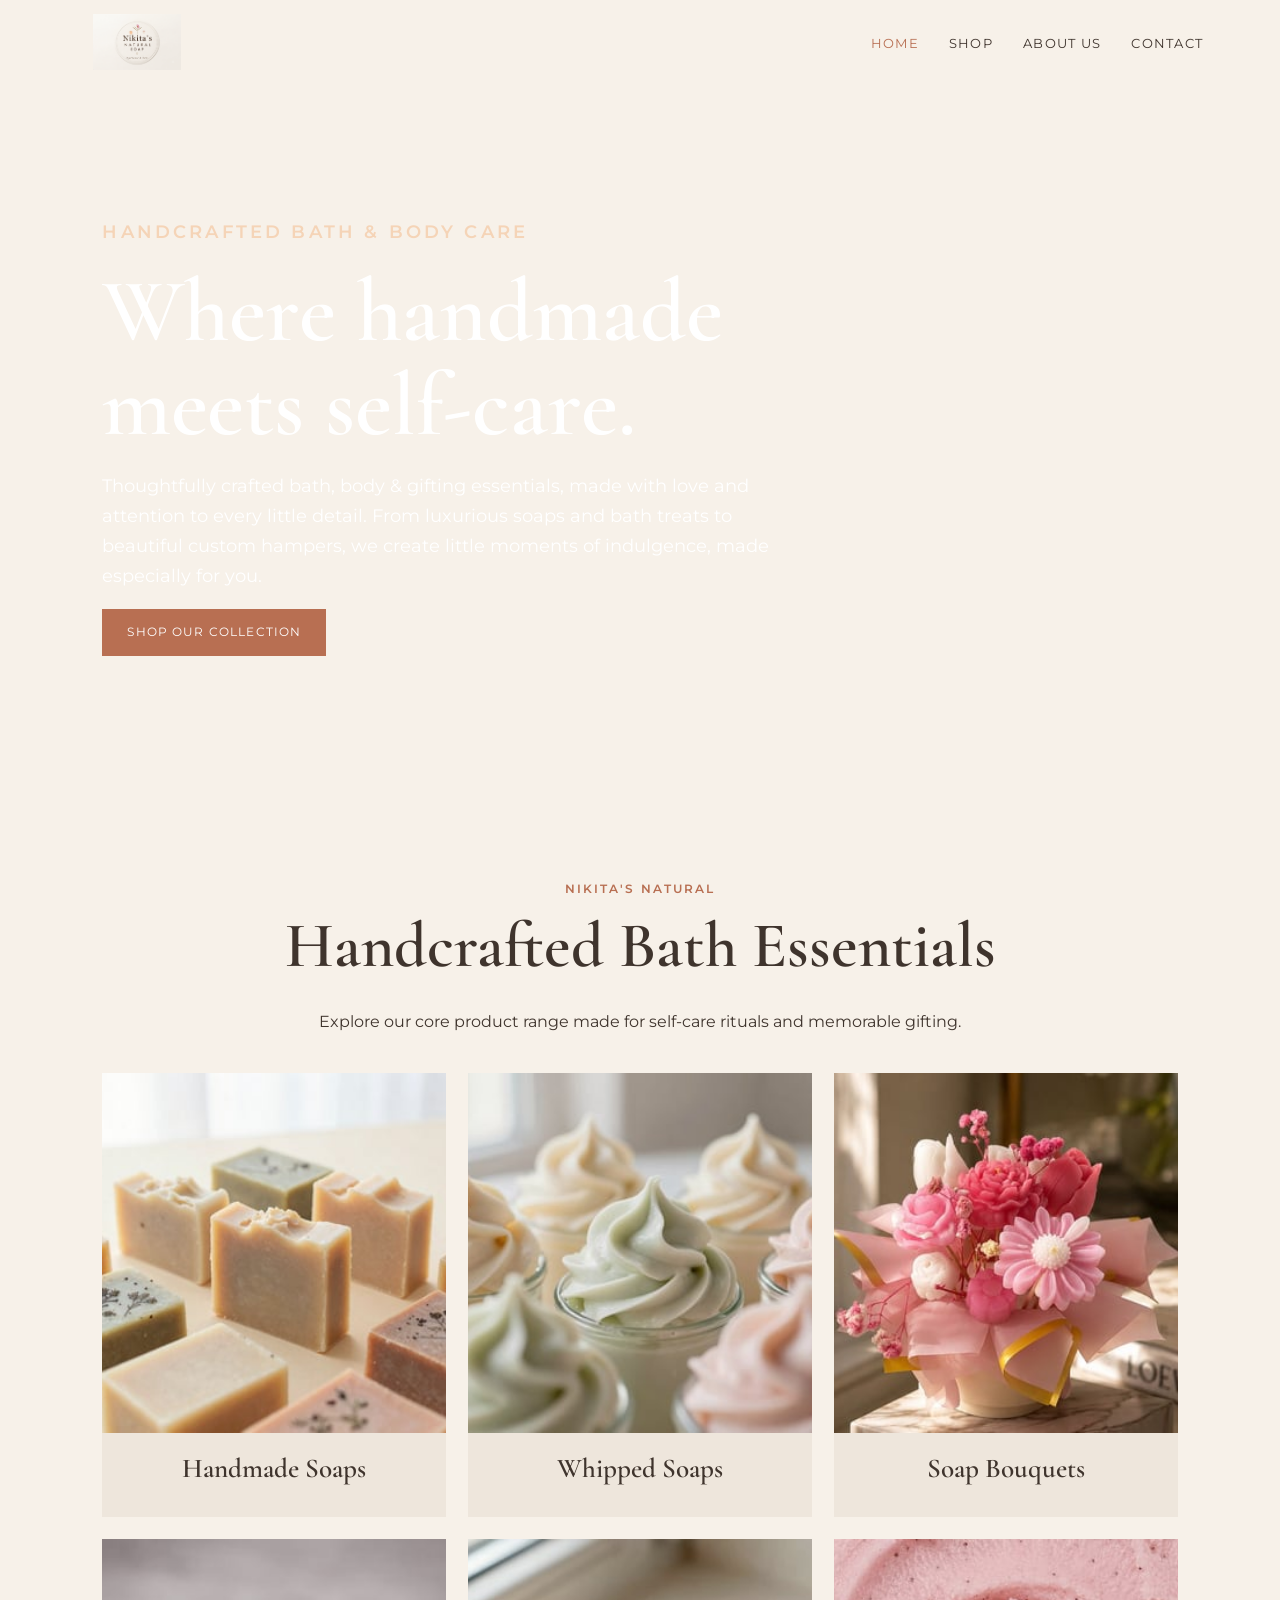
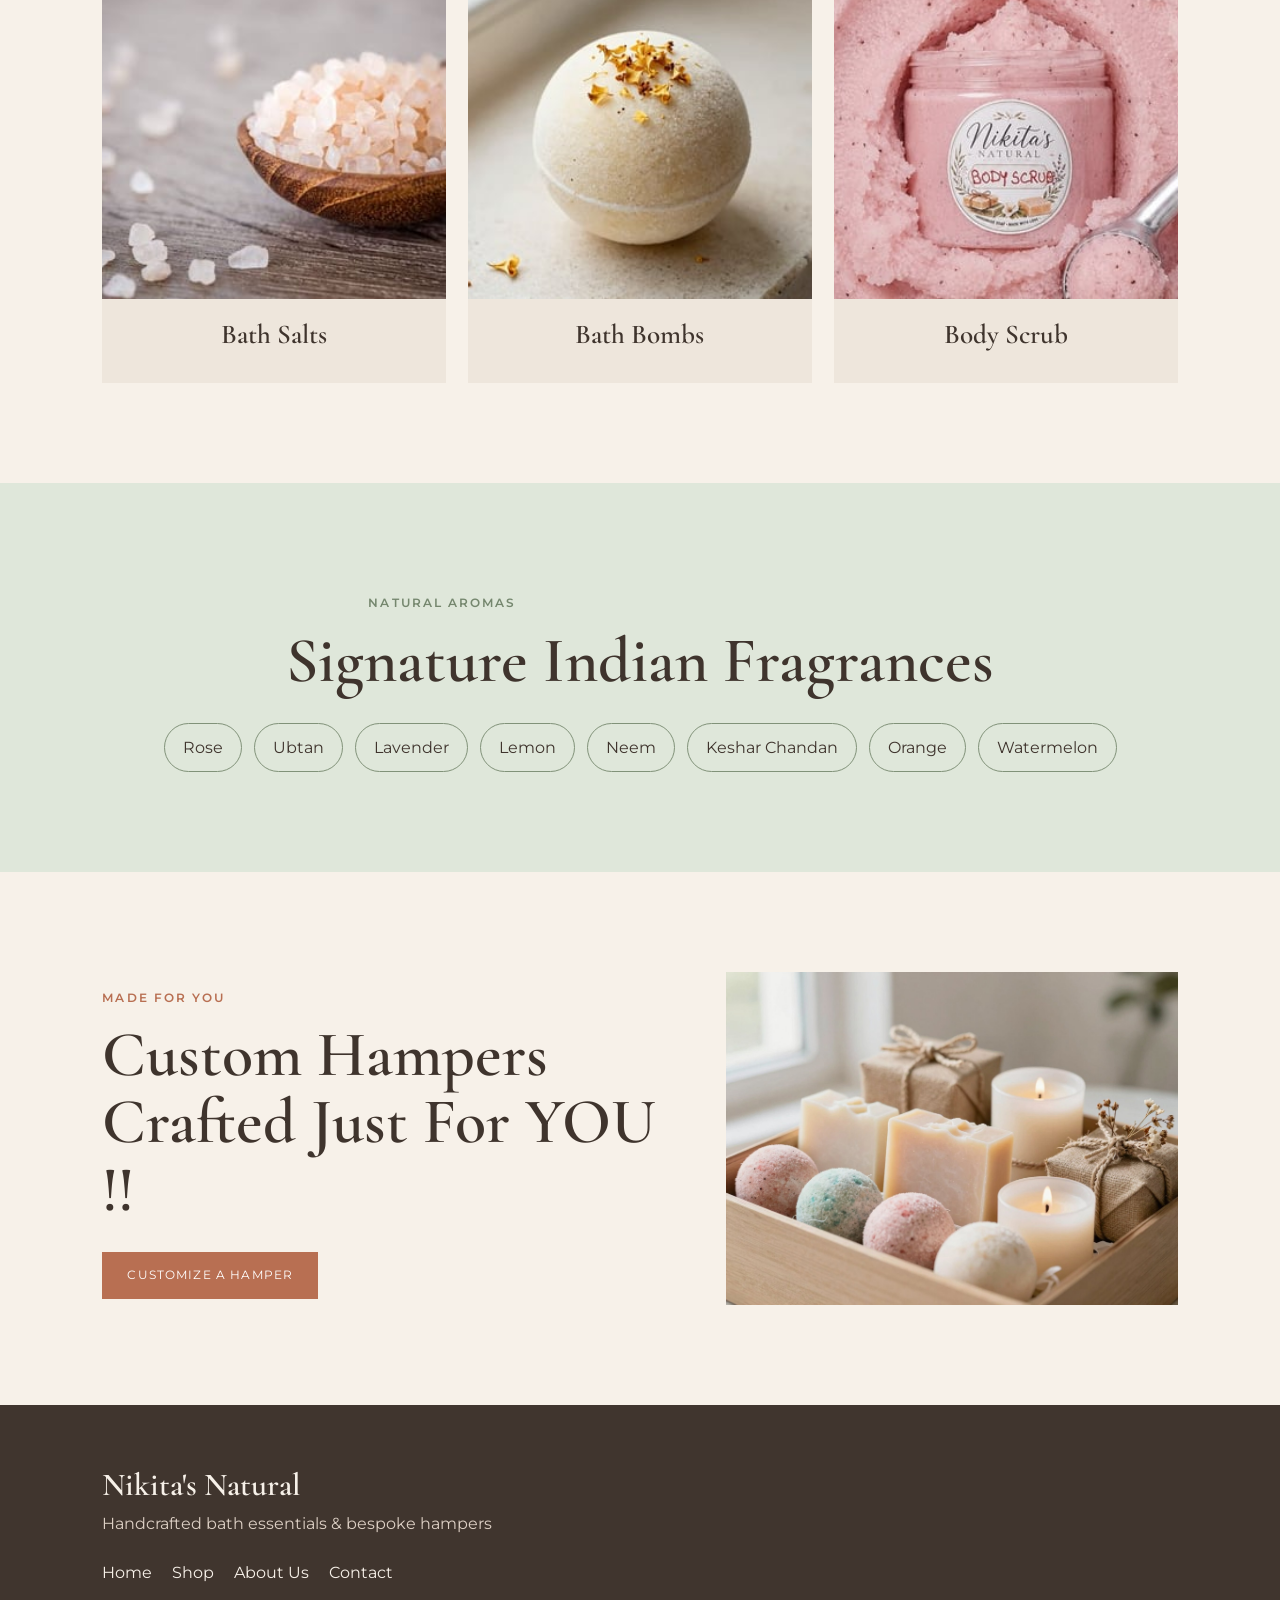
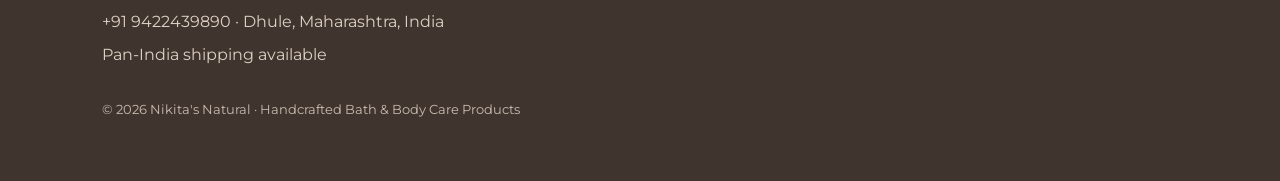
==== index.html @ 692a3de4 "Update index.html" ====
<!doctype html>
<html lang="en">

<head>
<meta charset="utf-8">
<meta name="viewport" content="width=device-width,initial-scale=1">
<title>Nikita's Natural | Handcrafted Bath & Body Care</title>
<link rel="stylesheet" href="css/styles.css">
</head>

<body>

<header class="site-header">

<a class="brand" href="index.html">
<img src="assets/logo.png" alt="Nikita's Natural">
</a>

<button class="menu-toggle" aria-label="Open menu">☰</button>

<nav class="nav">
<a class="active" href="index.html">Home</a>
<a href="shop.html">Shop</a>
<a href="about.html">About Us</a>
<a href="contact.html">Contact</a>
</nav>

</header>


<main>

<section class="hero hero-home" style="background-image: url('assets/hero.png');">

<div class="hero-content">

<p class="eyebrow">Handcrafted bath & body care</p>

<h1>Where handmade meets self-care.</h1>

<p>
Thoughtfully crafted bath, body & gifting essentials, made with love and attention to every little detail. From luxurious soaps and bath treats to beautiful custom hampers, we create little moments of indulgence, made especially for you.
</p>

<a class="button" href="shop.html">Shop Our Collection</a>

</div>

</section>


<!-- HANDCRAFTED BATH ESSENTIALS -->

<section class="intro reveal">

<p class="eyebrow">Nikita's Natural</p>

<h2>Handcrafted Bath Essentials</h2>

<p class="center-copy" style="text-align:centre;">
Explore our core product range made for self-care rituals and memorable gifting.
</p>


<div class="category-grid">


<!-- 1. Handmade Soaps -->

<article>

<img src="assets/handmade-soap.png" alt="Handmade soaps">

<h3>Handmade Soaps</h3>

</article>


<!-- 2. Whipped Soaps -->

<article>

<img src="assets/whipped-soap.png" alt="Whipped soaps">

<h3>Whipped Soaps</h3>

</article>


<!-- 3. Soap Bouquets -->

<article>

<img src="assets/soap-bouquet.jpeg" alt="Soap bouquets">

<h3>Soap Bouquets</h3>

</article>


<!-- 4. Bath Salts -->

<article>

<img src="assets/handmade-1.jpg" alt="Bath salts">

<h3>Bath Salts</h3>

</article>


<!-- 5. Bath Bombs -->

<article>

<img src="assets/handmade-2.png" alt="Bath bombs">

<h3>Bath Bombs</h3>

</article>


<!-- 6. Body Scrub -->

<article>

<img src="assets/handmade-3.jpeg" alt="Body scrub">

<h3>Body Scrub</h3>

</article>


</div>

</section>


<!-- SIGNATURE FRAGRANCES -->

<section class="fragrances reveal" style="text-align:centre;">

<p class="eyebrow" class="center-copy">Natural aromas</p>

<h2>Signature Indian Fragrances</h2>

<div class="chips">

<span>Rose</span>
<span>Ubtan</span>
<span>Lavender</span>
<span>Lemon</span>
<span>Neem</span>
<span>Keshar Chandan</span>
<span>Orange</span>
<span>Watermelon</span>

</div>

</section>


<!-- CUSTOM HAMPERS -->

<section class="cta reveal">

<div>

<p class="eyebrow">Made for you</p>

<h2>Custom Hampers Crafted Just For YOU !!</h2>

<a class="button" href="contact.html">Customize a Hamper</a>

</div>

<img src="assets/hamper.png" alt="Custom bath hamper">

</section>

</main>


<!-- FOOTER -->

<footer class="footer">

<strong>Nikita's Natural</strong>

<p>Handcrafted bath essentials & bespoke hampers</p>

<div class="footer-links">

<a href="index.html">Home</a>
<a href="shop.html">Shop</a>
<a href="about.html">About Us</a>
<a href="contact.html">Contact</a>

</div>

<p>+91 9422439890 · Dhule, Maharashtra, India</p>

<p>Pan-India shipping available</p>

<small>
© 2026 Nikita's Natural · Handcrafted Bath & Body Care Products
</small>

</footer>


<script src="js/script.js"></script>

</body>

</html>
---- css/styles.css ----
@import url('https://fonts.googleapis.com/css2?family=Cormorant+Garamond:wght@400;500;600;700&family=Montserrat:wght@400;500;600&display=swap');:root{--ink:#3f342d;--cream:#f7f1e9;--sage:#a9b8a2;--clay:#b86f52;--muted:#75685f}*{box-sizing:border-box}html{scroll-behavior:smooth}body{margin:0;background:var(--cream);color:var(--ink);font-family:Montserrat,Arial,sans-serif;line-height:1.7}h1,h2,h3,.brand{font-family:'Cormorant Garamond',Georgia,serif;line-height:1.05;font-weight:600}h1{font-size:clamp(3rem,7vw,6.5rem);margin:.2em 0}h2{font-size:clamp(2.4rem,5vw,4.5rem);margin:.2em 0 .45em}h3{font-size:1.7rem;margin:.5em 0}p{max-width:680px}.site-header{height:88px;padding:16px 6%;display:flex;align-items:center;justify-content:space-between;background:rgba(247,241,233,.96);position:sticky;top:0;z-index:5}.brand img{width:120px;max-height:56px;object-fit:contain}.nav{display:flex;gap:30px}.nav a,.footer a{color:inherit;text-decoration:none}.nav a{font-size:.8rem;text-transform:uppercase;letter-spacing:.1em}.nav a:hover,.nav .active{color:var(--clay)}.menu-toggle{display:none;background:none;border:0;font-size:1.6rem;color:var(--ink)}.hero{min-height:680px;display:flex;align-items:center;padding:8%;background:linear-gradient(90deg,rgba(56,44,35,.62),rgba(56,44,35,.08)),url('../assets/hero.png') center/cover}.hero-content{color:#fff;max-width:700px}.hero-content p{font-size:1.1rem}.eyebrow{text-transform:uppercase;letter-spacing:.18em;font-size:.72rem;font-weight:600;color:var(--clay)}.hero .eyebrow{color:#f5d4b7}.button{display:inline-block;padding:13px 24px;background:var(--clay);color:#fff;text-decoration:none;border:1px solid var(--clay);text-transform:uppercase;letter-spacing:.1em;font-size:.72rem;transition:.25s}.button:hover{background:transparent;color:var(--clay)}.intro,.section,.fragrances,.cta,.order-cta,.about-founder,.contact-page{padding:100px 8%}.intro{text-align:center}.intro p,.center-copy{margin-left:auto;margin-right:auto}.image-grid,.category-grid,.product-grid,.craft-grid{display:grid;gap:22px}.image-grid{grid-template-columns:repeat(3,1fr);margin-top:45px}.image-grid img,.category-grid img{width:100%;height:360px;object-fit:cover}.category-grid{grid-template-columns:repeat(3,1fr);margin-top:38px}.category-grid article{background:#eee6dc;padding-bottom:20px;text-align:center}.fragrances{text-align:center;background:#dfe7da}.fragrances .eyebrow{color:#75876e}.chips{display:flex;gap:12px;justify-content:center;flex-wrap:wrap}.chips span{padding:10px 18px;border:1px solid #819279;border-radius:30px}.cta{display:flex;align-items:center;justify-content:space-between;gap:40px}.cta img{width:42%;max-height:430px;object-fit:cover}.page-heading{text-align:center;padding:100px 8% 55px;background:#e5eadf}.page-heading p{margin:0 auto}.page-heading em,.contact-page em{color:var(--clay);font-style:normal}.products-section{padding:55px 8%}.filters{display:flex;gap:12px;margin-bottom:35px;flex-wrap:wrap}.filter{border:1px solid var(--ink);background:none;padding:10px 18px;cursor:pointer}.filter.active,.filter:hover{background:var(--ink);color:#fff}.product-grid{grid-template-columns:repeat(4,1fr)}.product-card{background:#fff;padding-bottom:18px;transition:transform .25s}.product-card:hover{transform:translateY(-5px)}.product-card img{width:100%;aspect-ratio:4/5;object-fit:cover;background:#eee}.product-card h3,.product-card p{margin:10px 15px 0}.product-card h3{font-size:1.35rem}.order-cta{text-align:center;background:#e5eadf}.order-cta p{margin:0 auto 24px}.about-founder,.contact-page{display:grid;grid-template-columns:1fr 1fr;gap:8%;align-items:center}.about-founder>img{width:100%;max-height:700px;object-fit:cover}.craft{text-align:center}.craft-grid{grid-template-columns:repeat(4,1fr);margin-top:45px}.craft-grid article{border-top:1px solid var(--clay);padding-top:18px;text-align:left}.contact-page{min-height:650px}.contact-details{padding:45px;background:#e5eadf}.footer{padding:60px 8%;background:#40352e;color:#f7f1e9}.footer strong{font:600 2rem 'Cormorant Garamond',serif}.footer p{margin:6px 0;color:#ddd0c5}.footer-links{display:flex;gap:20px;margin:22px 0;flex-wrap:wrap}.footer small{display:block;margin-top:30px;color:#c9bbb0}.reveal{opacity:0;transform:translateY(18px);transition:.7s ease}.reveal.visible{opacity:1;transform:none}@media(max-width:800px){.site-header{height:72px}.menu-toggle{display:block}.nav{display:none;position:absolute;top:72px;left:0;right:0;padding:18px 6%;background:var(--cream);flex-direction:column;gap:12px}.nav.open{display:flex}.hero{min-height:600px;padding:12% 7%}.image-grid,.category-grid,.product-grid,.craft-grid,.about-founder,.contact-page{grid-template-columns:1fr}.image-grid img{height:260px}.category-grid img{height:300px}.cta{display:block}.cta img{width:100%;margin-top:30px}.product-grid{gap:14px}.product-card h3{font-size:1.1rem}.intro,.section,.fragrances,.cta,.order-cta,.about-founder,.contact-page{padding:70px 7%}}
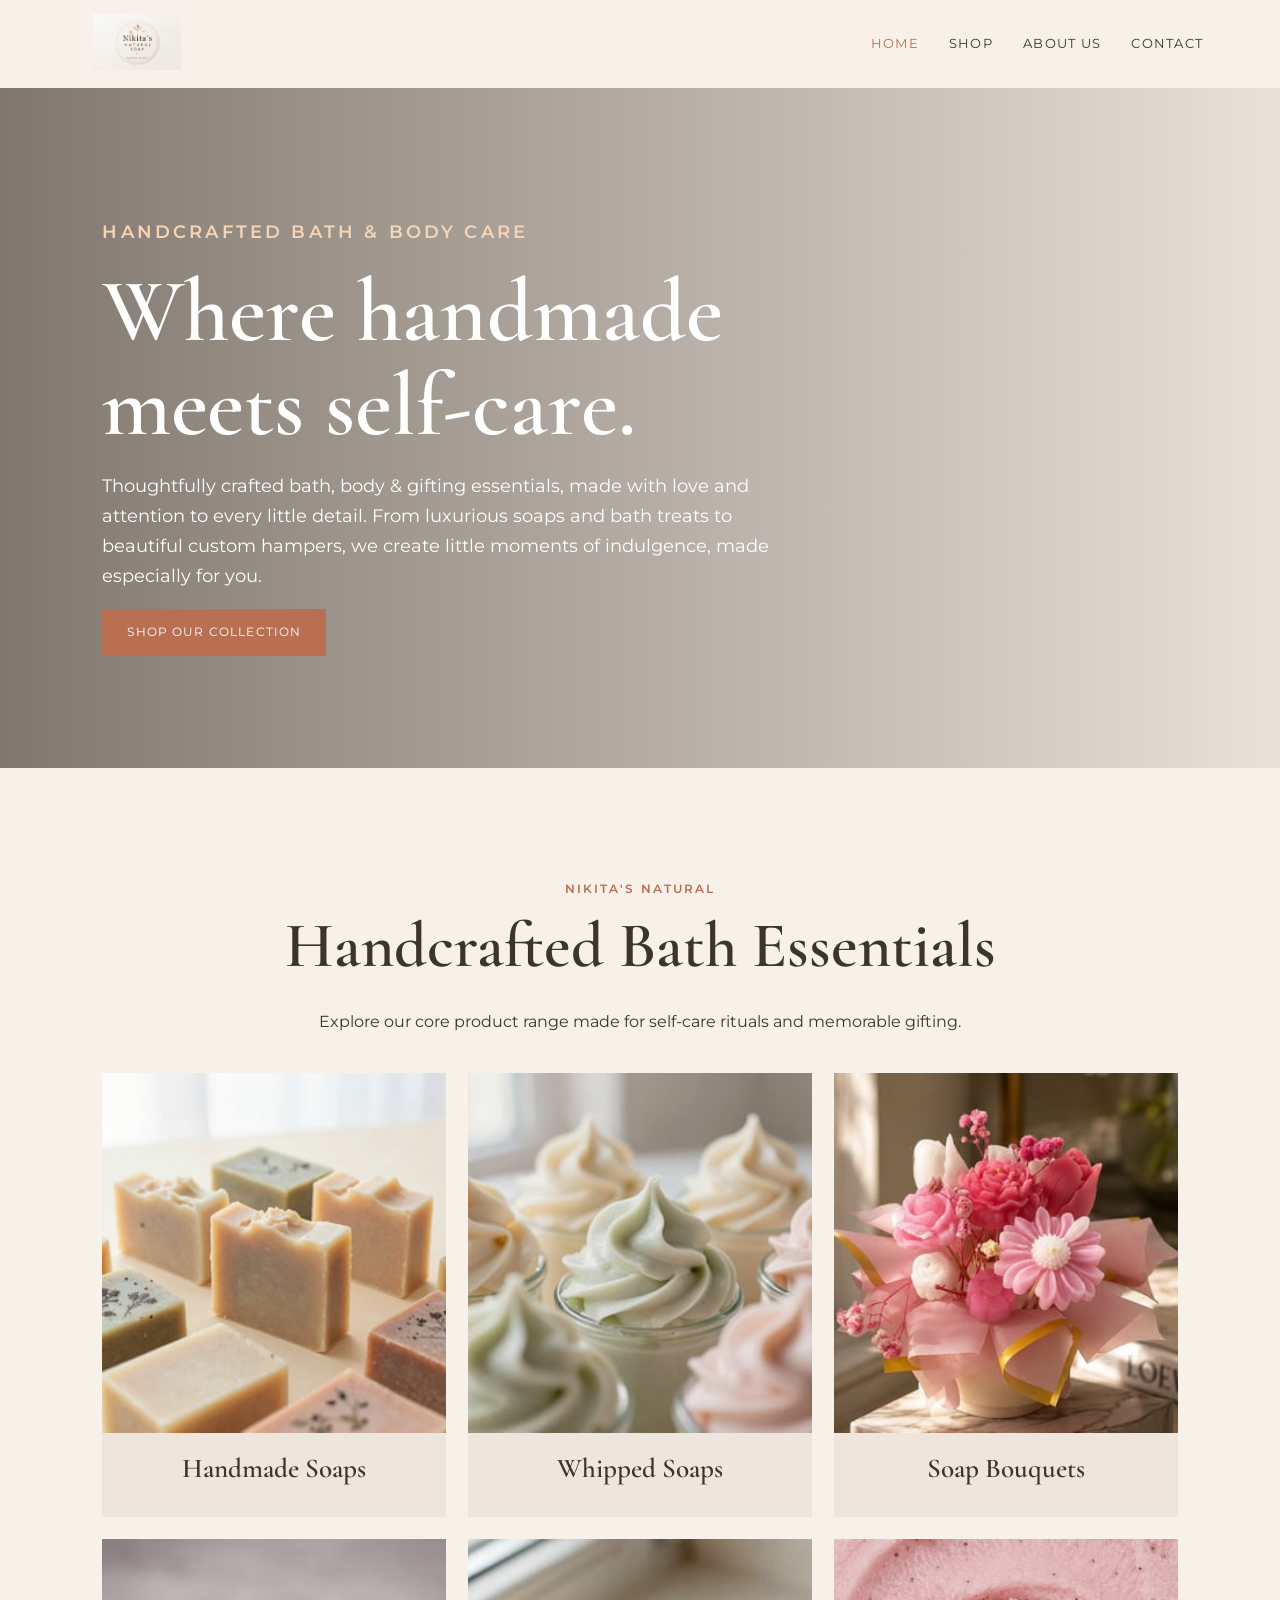
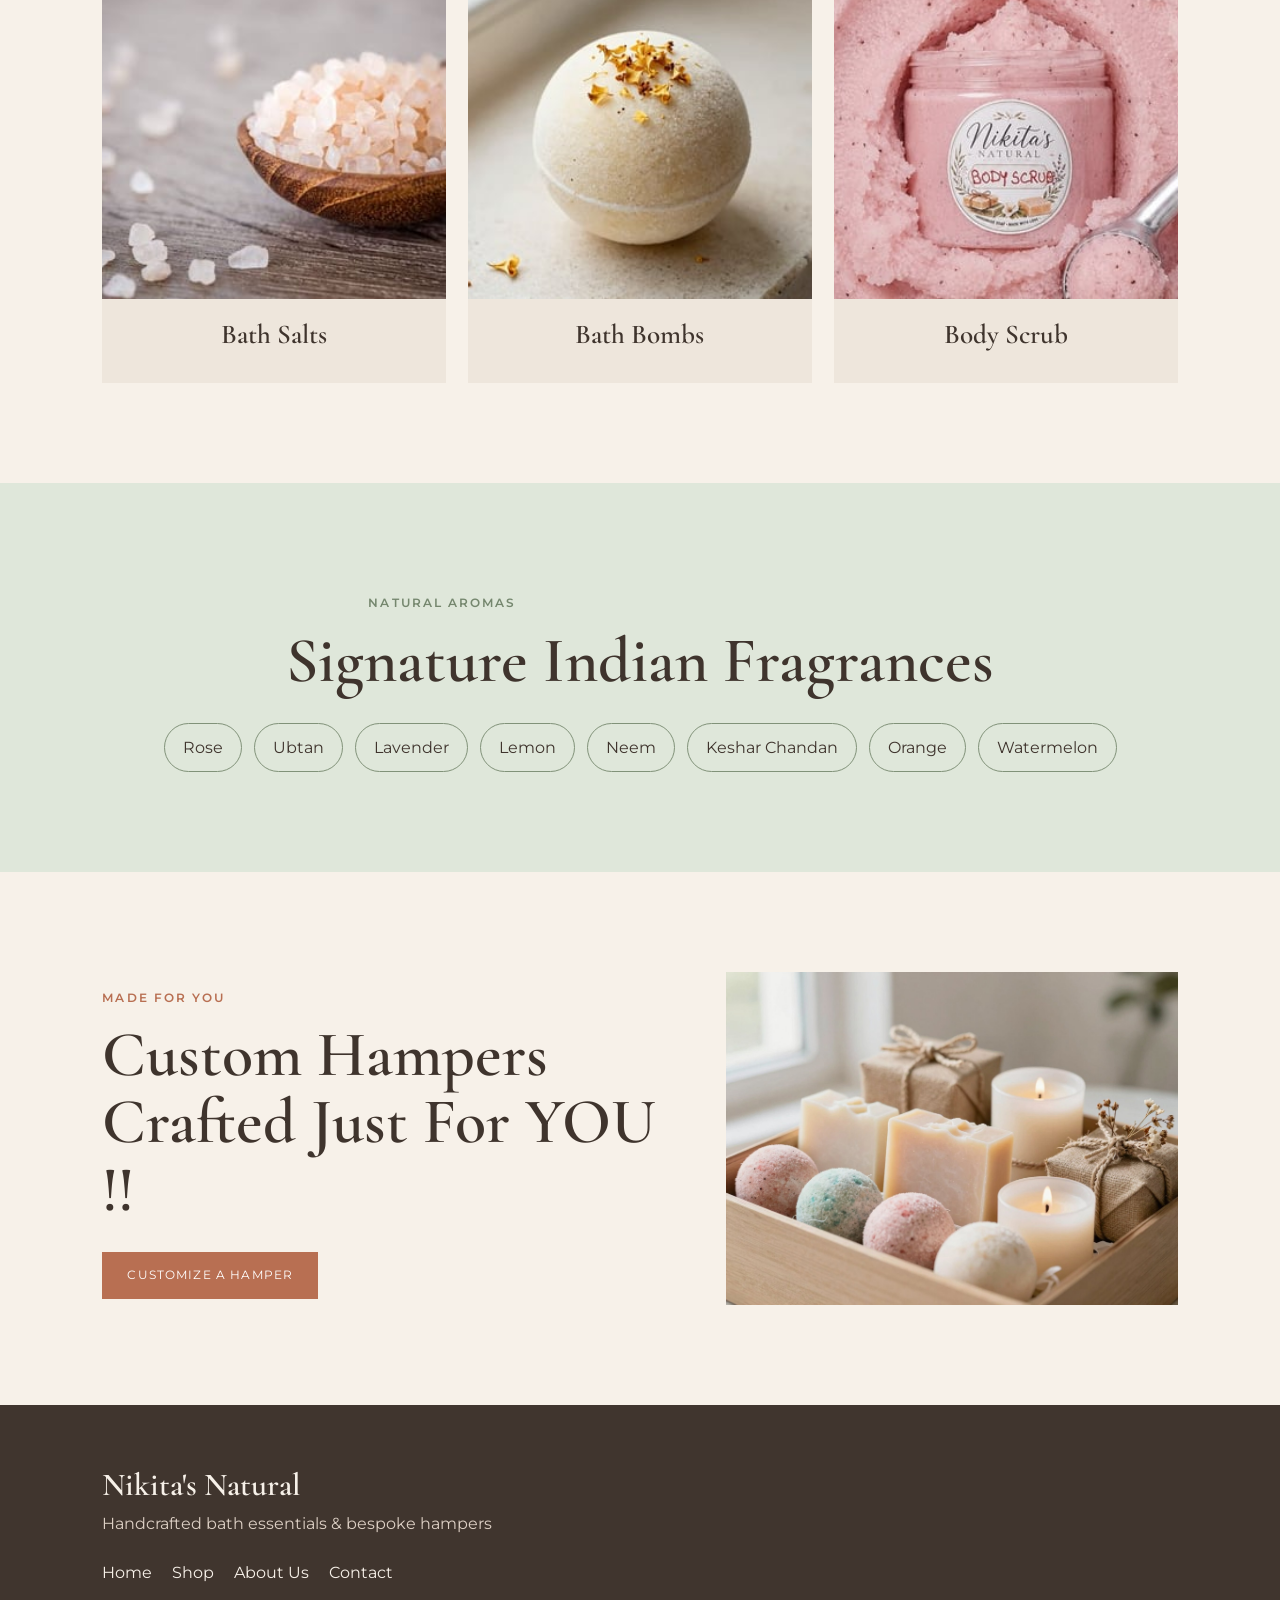
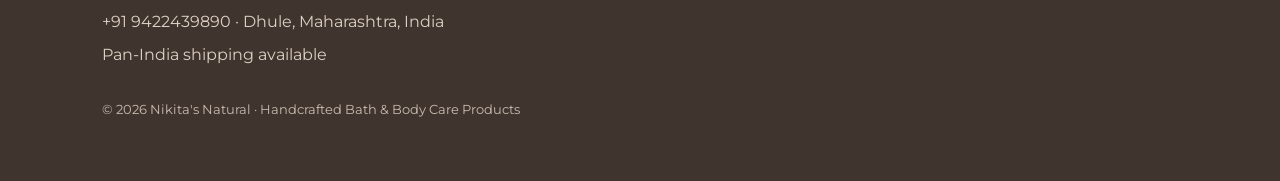
==== commit 8f11dffb: "Update index.html" ====
--- a/index.html
+++ b/index.html
@@ -30,7 +30,7 @@
 
 <main>
 
-<section class="hero hero-home" style="background-image: url('assets/hero.png');">
+<section class="hero hero-home">
 
 <div class="hero-content">
 
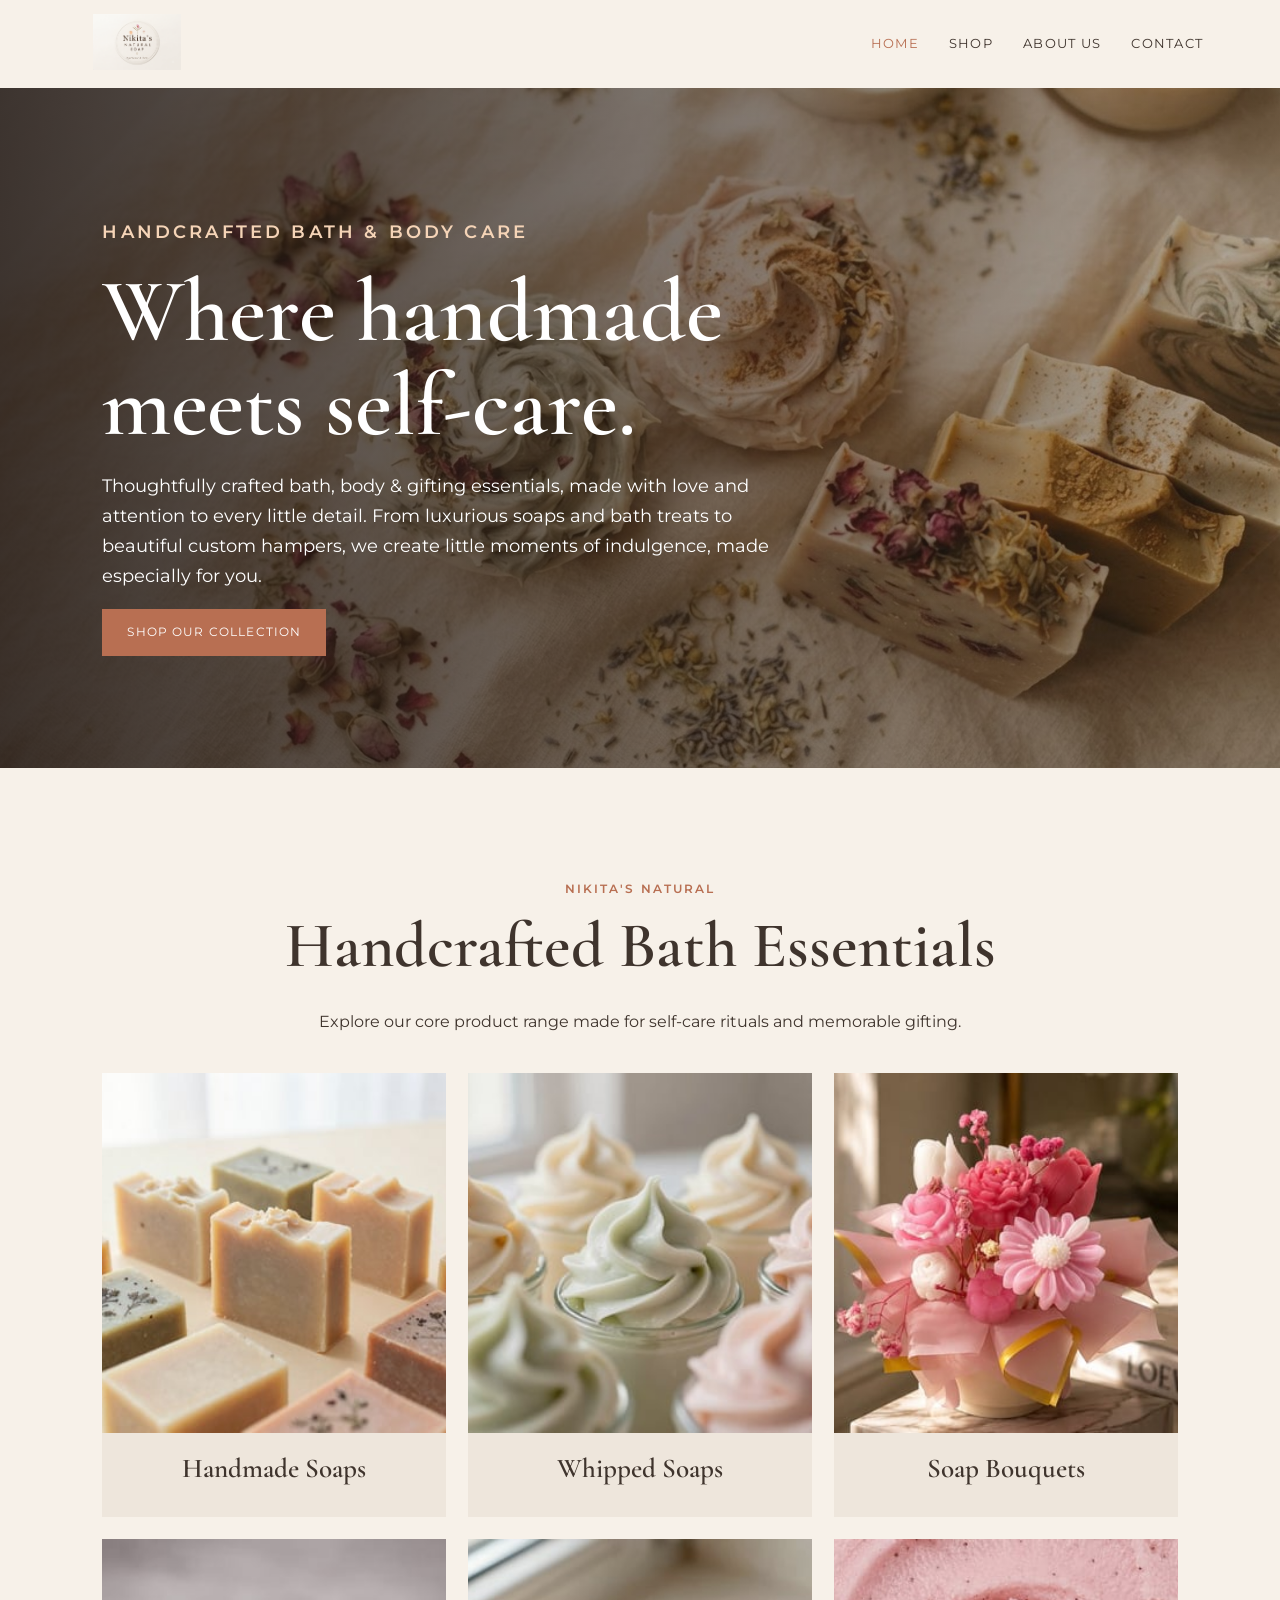
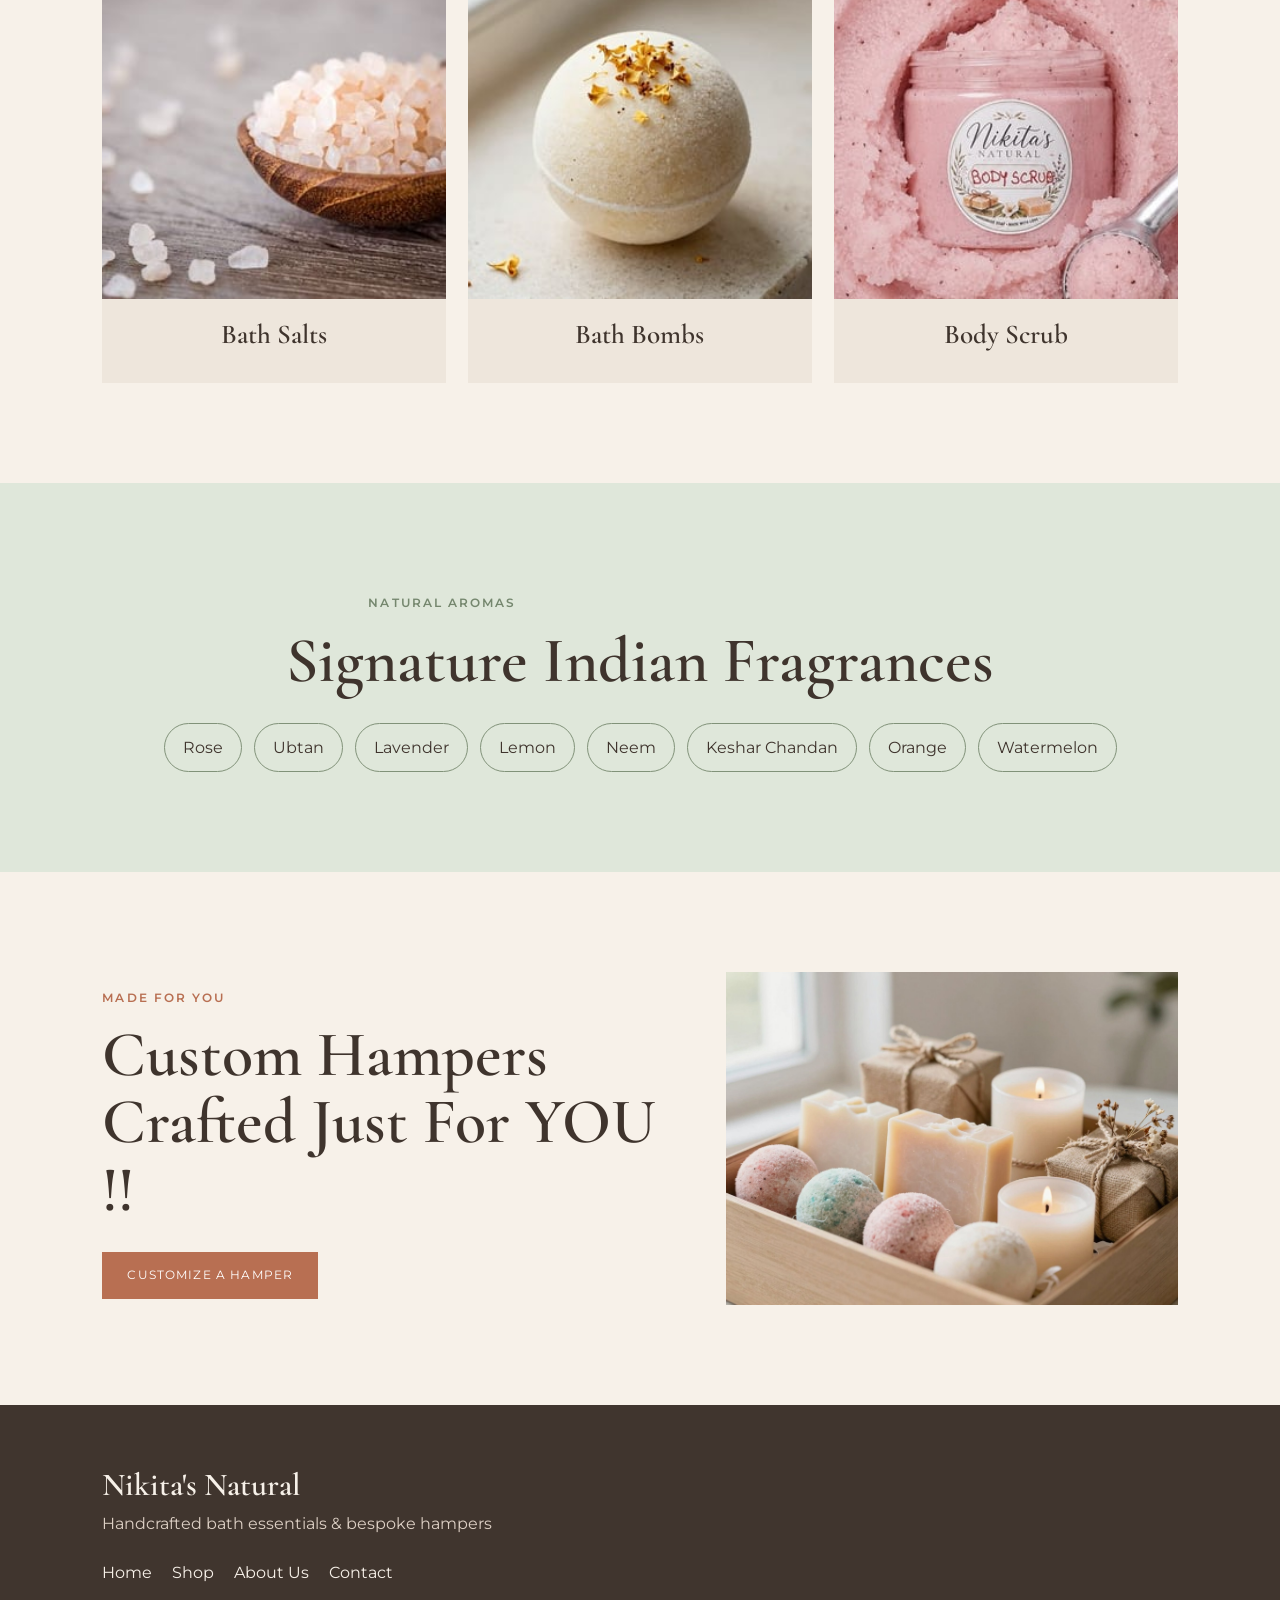
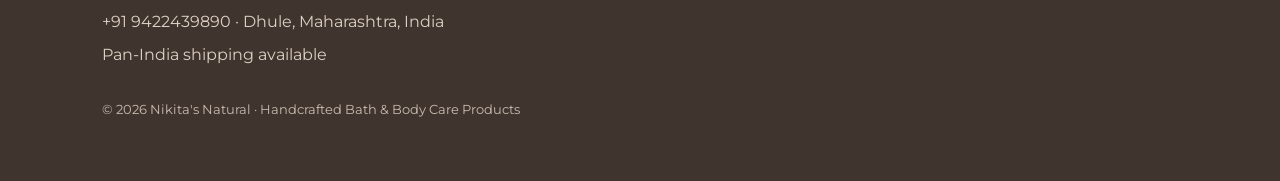
==== commit 34e5a72b: "Update index.html" ====
--- a/index.html
+++ b/index.html
@@ -140,7 +140,7 @@
 
 <section class="fragrances reveal" style="text-align:centre;">
 
-<p class="eyebrow" class="center-copy">Natural aromas</p>
+<p class="eyebrow" class="centre-copy">Natural aromas</p>
 
 <h2>Signature Indian Fragrances</h2>
 
--- a/css/styles.css
+++ b/css/styles.css
@@ -1 +1 @@
-@import url('https://fonts.googleapis.com/css2?family=Cormorant+Garamond:wght@400;500;600;700&family=Montserrat:wght@400;500;600&display=swap');:root{--ink:#3f342d;--cream:#f7f1e9;--sage:#a9b8a2;--clay:#b86f52;--muted:#75685f}*{box-sizing:border-box}html{scroll-behavior:smooth}body{margin:0;background:var(--cream);color:var(--ink);font-family:Montserrat,Arial,sans-serif;line-height:1.7}h1,h2,h3,.brand{font-family:'Cormorant Garamond',Georgia,serif;line-height:1.05;font-weight:600}h1{font-size:clamp(3rem,7vw,6.5rem);margin:.2em 0}h2{font-size:clamp(2.4rem,5vw,4.5rem);margin:.2em 0 .45em}h3{font-size:1.7rem;margin:.5em 0}p{max-width:680px}.site-header{height:88px;padding:16px 6%;display:flex;align-items:center;justify-content:space-between;background:rgba(247,241,233,.96);position:sticky;top:0;z-index:5}.brand img{width:120px;max-height:56px;object-fit:contain}.nav{display:flex;gap:30px}.nav a,.footer a{color:inherit;text-decoration:none}.nav a{font-size:.8rem;text-transform:uppercase;letter-spacing:.1em}.nav a:hover,.nav .active{color:var(--clay)}.menu-toggle{display:none;background:none;border:0;font-size:1.6rem;color:var(--ink)}.hero{min-height:680px;display:flex;align-items:center;padding:8%;background:linear-gradient(90deg,rgba(56,44,35,.62),rgba(56,44,35,.08)),url('../assets/hero.png') center/cover}.hero-content{color:#fff;max-width:700px}.hero-content p{font-size:1.1rem}.eyebrow{text-transform:uppercase;letter-spacing:.18em;font-size:.72rem;font-weight:600;color:var(--clay)}.hero .eyebrow{color:#f5d4b7}.button{display:inline-block;padding:13px 24px;background:var(--clay);color:#fff;text-decoration:none;border:1px solid var(--clay);text-transform:uppercase;letter-spacing:.1em;font-size:.72rem;transition:.25s}.button:hover{background:transparent;color:var(--clay)}.intro,.section,.fragrances,.cta,.order-cta,.about-founder,.contact-page{padding:100px 8%}.intro{text-align:center}.intro p,.center-copy{margin-left:auto;margin-right:auto}.image-grid,.category-grid,.product-grid,.craft-grid{display:grid;gap:22px}.image-grid{grid-template-columns:repeat(3,1fr);margin-top:45px}.image-grid img,.category-grid img{width:100%;height:360px;object-fit:cover}.category-grid{grid-template-columns:repeat(3,1fr);margin-top:38px}.category-grid article{background:#eee6dc;padding-bottom:20px;text-align:center}.fragrances{text-align:center;background:#dfe7da}.fragrances .eyebrow{color:#75876e}.chips{display:flex;gap:12px;justify-content:center;flex-wrap:wrap}.chips span{padding:10px 18px;border:1px solid #819279;border-radius:30px}.cta{display:flex;align-items:center;justify-content:space-between;gap:40px}.cta img{width:42%;max-height:430px;object-fit:cover}.page-heading{text-align:center;padding:100px 8% 55px;background:#e5eadf}.page-heading p{margin:0 auto}.page-heading em,.contact-page em{color:var(--clay);font-style:normal}.products-section{padding:55px 8%}.filters{display:flex;gap:12px;margin-bottom:35px;flex-wrap:wrap}.filter{border:1px solid var(--ink);background:none;padding:10px 18px;cursor:pointer}.filter.active,.filter:hover{background:var(--ink);color:#fff}.product-grid{grid-template-columns:repeat(4,1fr)}.product-card{background:#fff;padding-bottom:18px;transition:transform .25s}.product-card:hover{transform:translateY(-5px)}.product-card img{width:100%;aspect-ratio:4/5;object-fit:cover;background:#eee}.product-card h3,.product-card p{margin:10px 15px 0}.product-card h3{font-size:1.35rem}.order-cta{text-align:center;background:#e5eadf}.order-cta p{margin:0 auto 24px}.about-founder,.contact-page{display:grid;grid-template-columns:1fr 1fr;gap:8%;align-items:center}.about-founder>img{width:100%;max-height:700px;object-fit:cover}.craft{text-align:center}.craft-grid{grid-template-columns:repeat(4,1fr);margin-top:45px}.craft-grid article{border-top:1px solid var(--clay);padding-top:18px;text-align:left}.contact-page{min-height:650px}.contact-details{padding:45px;background:#e5eadf}.footer{padding:60px 8%;background:#40352e;color:#f7f1e9}.footer strong{font:600 2rem 'Cormorant Garamond',serif}.footer p{margin:6px 0;color:#ddd0c5}.footer-links{display:flex;gap:20px;margin:22px 0;flex-wrap:wrap}.footer small{display:block;margin-top:30px;color:#c9bbb0}.reveal{opacity:0;transform:translateY(18px);transition:.7s ease}.reveal.visible{opacity:1;transform:none}@media(max-width:800px){.site-header{height:72px}.menu-toggle{display:block}.nav{display:none;position:absolute;top:72px;left:0;right:0;padding:18px 6%;background:var(--cream);flex-direction:column;gap:12px}.nav.open{display:flex}.hero{min-height:600px;padding:12% 7%}.image-grid,.category-grid,.product-grid,.craft-grid,.about-founder,.contact-page{grid-template-columns:1fr}.image-grid img{height:260px}.category-grid img{height:300px}.cta{display:block}.cta img{width:100%;margin-top:30px}.product-grid{gap:14px}.product-card h3{font-size:1.1rem}.intro,.section,.fragrances,.cta,.order-cta,.about-founder,.contact-page{padding:70px 7%}}
+@import url('https://fonts.googleapis.com/css2?family=Cormorant+Garamond:wght@400;500;600;700&family=Montserrat:wght@400;500;600&display=swap');:root{--ink:#3f342d;--cream:#f7f1e9;--sage:#a9b8a2;--clay:#b86f52;--muted:#75685f}*{box-sizing:border-box}html{scroll-behavior:smooth}body{margin:0;background:var(--cream);color:var(--ink);font-family:Montserrat,Arial,sans-serif;line-height:1.7}h1,h2,h3,.brand{font-family:'Cormorant Garamond',Georgia,serif;line-height:1.05;font-weight:600}h1{font-size:clamp(3rem,7vw,6.5rem);margin:.2em 0}h2{font-size:clamp(2.4rem,5vw,4.5rem);margin:.2em 0 .45em}h3{font-size:1.7rem;margin:.5em 0}p{max-width:680px}.site-header{height:88px;padding:16px 6%;display:flex;align-items:center;justify-content:space-between;background:rgba(247,241,233,.96);position:sticky;top:0;z-index:5}.brand img{width:120px;max-height:56px;object-fit:contain}.nav{display:flex;gap:30px}.nav a,.footer a{color:inherit;text-decoration:none}.nav a{font-size:.8rem;text-transform:uppercase;letter-spacing:.1em}.nav a:hover,.nav .active{color:var(--clay)}.menu-toggle{display:none;background:none;border:0;font-size:1.6rem;color:var(--ink)}.hero{min-height:680px;display:flex;align-items:center;padding:8%;background:linear-gradient(90deg,rgba(35,25,20,.88),rgba(56,44,35,.35)),url('../assets/hero.png') center/cover}.hero-content{color:#fff;max-width:700px}.hero-content p{font-size:1.1rem}.eyebrow{text-transform:uppercase;letter-spacing:.18em;font-size:.72rem;font-weight:600;color:var(--clay)}.hero .eyebrow{color:#f5d4b7}.button{display:inline-block;padding:13px 24px;background:var(--clay);color:#fff;text-decoration:none;border:1px solid var(--clay);text-transform:uppercase;letter-spacing:.1em;font-size:.72rem;transition:.25s}.button:hover{background:transparent;color:var(--clay)}.intro,.section,.fragrances,.cta,.order-cta,.about-founder,.contact-page{padding:100px 8%}.intro{text-align:center}.intro p,.center-copy{margin-left:auto;margin-right:auto}.image-grid,.category-grid,.product-grid,.craft-grid{display:grid;gap:22px}.image-grid{grid-template-columns:repeat(3,1fr);margin-top:45px}.image-grid img,.category-grid img{width:100%;height:360px;object-fit:cover}.category-grid{grid-template-columns:repeat(3,1fr);margin-top:38px}.category-grid article{background:#eee6dc;padding-bottom:20px;text-align:center}.fragrances{text-align:center;background:#dfe7da}.fragrances .eyebrow{color:#75876e}.chips{display:flex;gap:12px;justify-content:center;flex-wrap:wrap}.chips span{padding:10px 18px;border:1px solid #819279;border-radius:30px}.cta{display:flex;align-items:center;justify-content:space-between;gap:40px}.cta img{width:42%;max-height:430px;object-fit:cover}.page-heading{text-align:center;padding:100px 8% 55px;background:#e5eadf}.page-heading p{margin:0 auto}.page-heading em,.contact-page em{color:var(--clay);font-style:normal}.products-section{padding:55px 8%}.filters{display:flex;gap:12px;margin-bottom:35px;flex-wrap:wrap}.filter{border:1px solid var(--ink);background:none;padding:10px 18px;cursor:pointer}.filter.active,.filter:hover{background:var(--ink);color:#fff}.product-grid{grid-template-columns:repeat(4,1fr)}.product-card{background:#fff;padding-bottom:18px;transition:transform .25s}.product-card:hover{transform:translateY(-5px)}.product-card img{width:100%;aspect-ratio:4/5;object-fit:cover;background:#eee}.product-card h3,.product-card p{margin:10px 15px 0}.product-card h3{font-size:1.35rem}.order-cta{text-align:center;background:#e5eadf}.order-cta p{margin:0 auto 24px}.about-founder,.contact-page{display:grid;grid-template-columns:1fr 1fr;gap:8%;align-items:center}.about-founder>img{width:100%;max-height:700px;object-fit:cover}.craft{text-align:center}.craft-grid{grid-template-columns:repeat(4,1fr);margin-top:45px}.craft-grid article{border-top:1px solid var(--clay);padding-top:18px;text-align:left}.contact-page{min-height:650px}.contact-details{padding:45px;background:#e5eadf}.footer{padding:60px 8%;background:#40352e;color:#f7f1e9}.footer strong{font:600 2rem 'Cormorant Garamond',serif}.footer p{margin:6px 0;color:#ddd0c5}.footer-links{display:flex;gap:20px;margin:22px 0;flex-wrap:wrap}.footer small{display:block;margin-top:30px;color:#c9bbb0}.reveal{opacity:0;transform:translateY(18px);transition:.7s ease}.reveal.visible{opacity:1;transform:none}@media(max-width:800px){.site-header{height:72px}.menu-toggle{display:block}.nav{display:none;position:absolute;top:72px;left:0;right:0;padding:18px 6%;background:var(--cream);flex-direction:column;gap:12px}.nav.open{display:flex}.hero{min-height:600px;padding:12% 7%}.image-grid,.category-grid,.product-grid,.craft-grid,.about-founder,.contact-page{grid-template-columns:1fr}.image-grid img{height:260px}.category-grid img{height:300px}.cta{display:block}.cta img{width:100%;margin-top:30px}.product-grid{gap:14px}.product-card h3{font-size:1.1rem}.intro,.section,.fragrances,.cta,.order-cta,.about-founder,.contact-page{padding:70px 7%}}
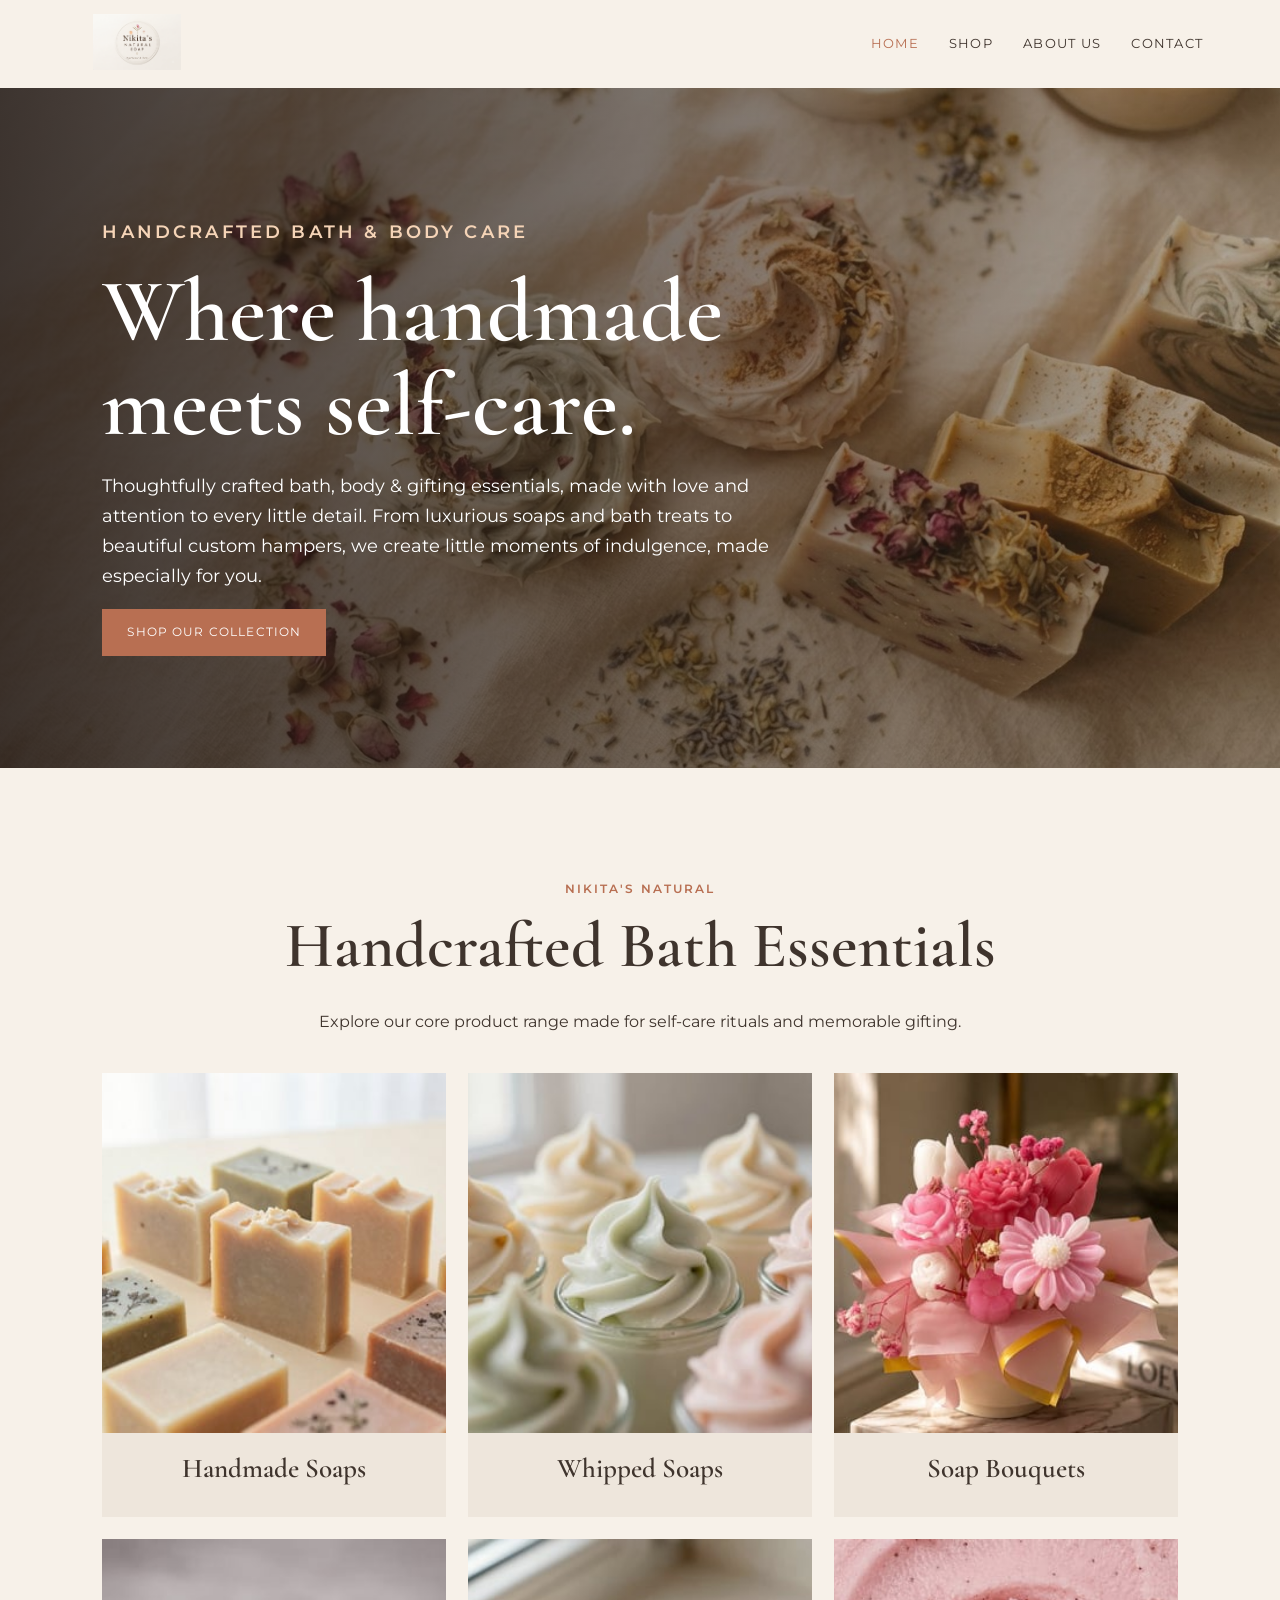
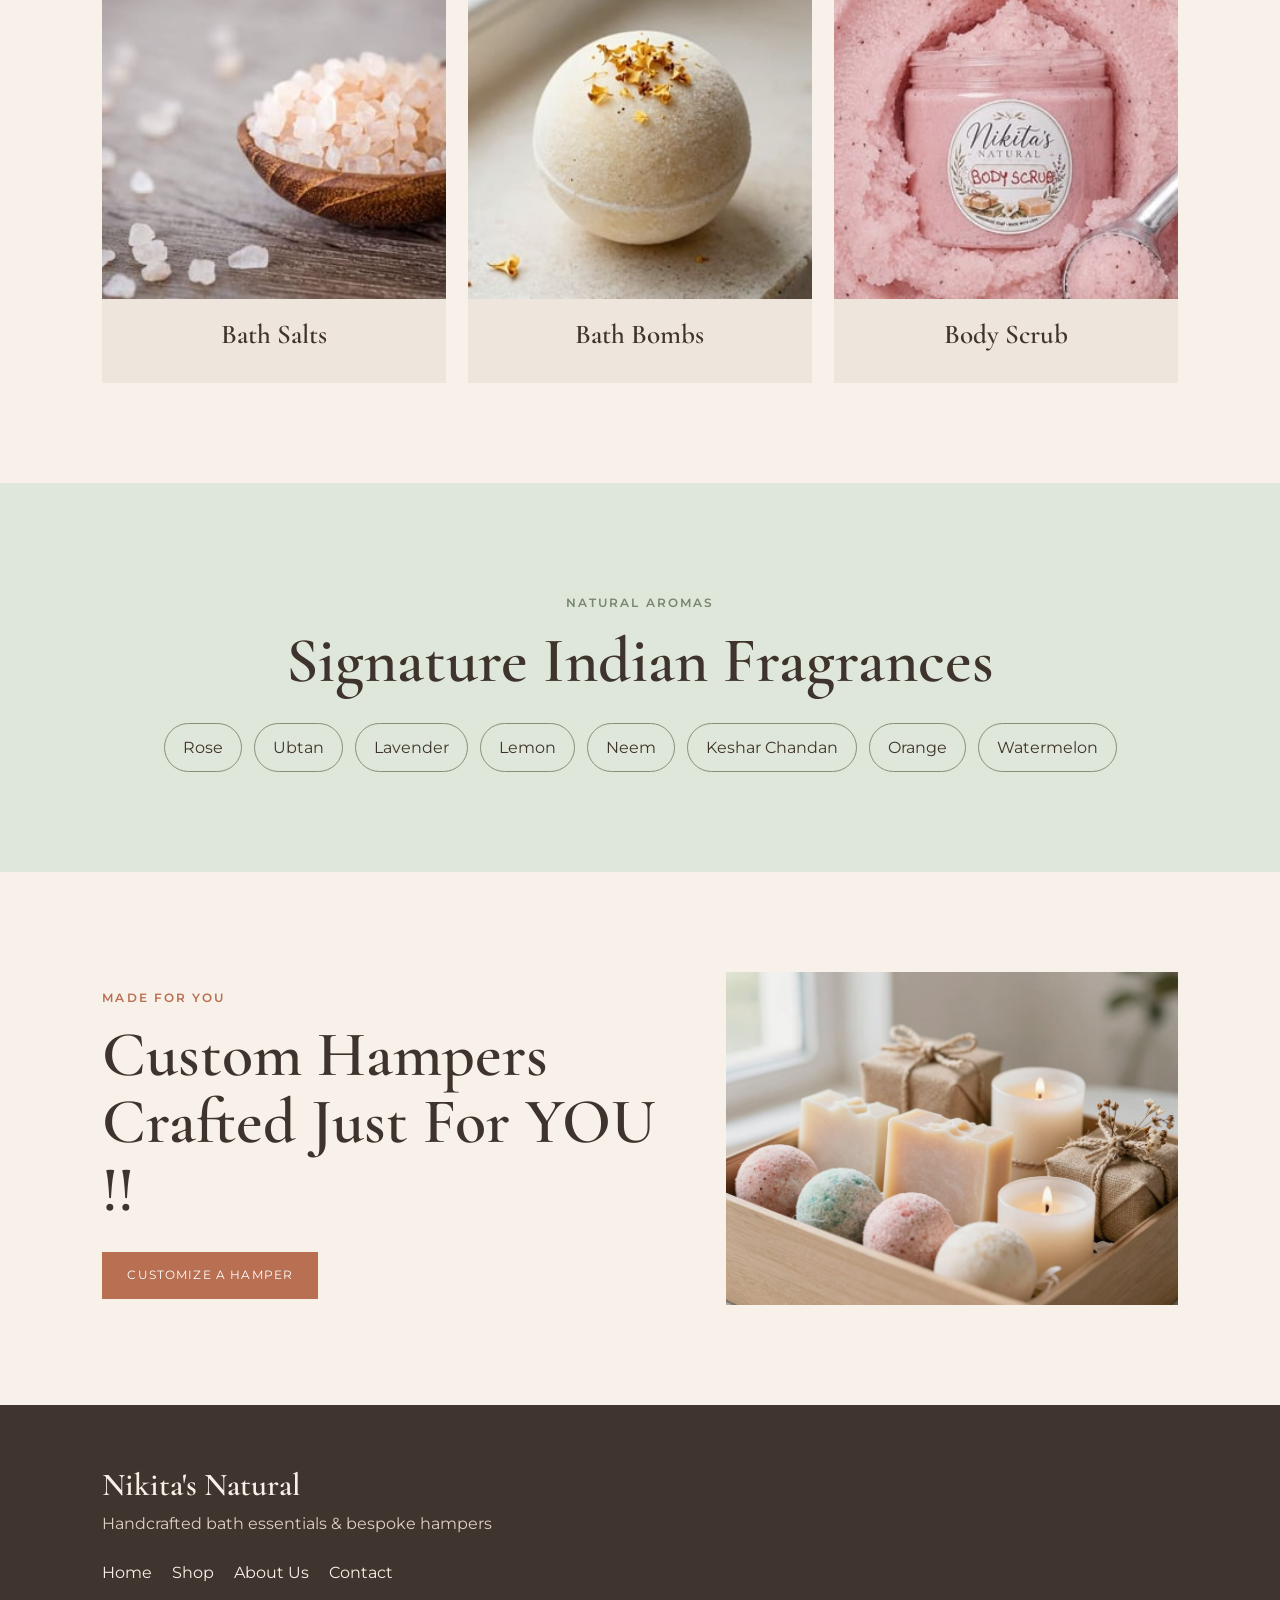
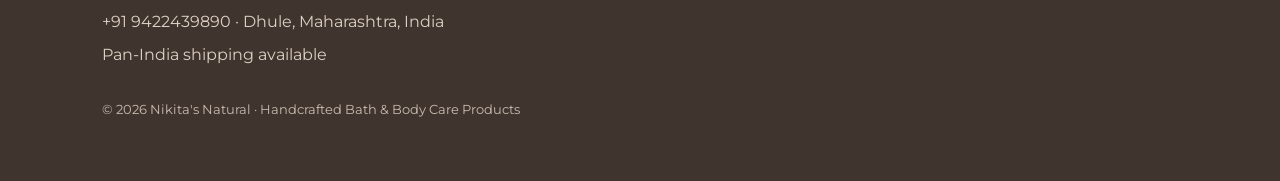
==== commit e2626776: "Update index.html" ====
--- a/index.html
+++ b/index.html
@@ -138,9 +138,9 @@
 
 <!-- SIGNATURE FRAGRANCES -->
 
-<section class="fragrances reveal" style="text-align:centre;">
-
-<p class="eyebrow" class="centre-copy">Natural aromas</p>
+<section class="fragrances reveal">
+
+<p class="eyebrow natural-aromas">Natural aromas</p>
 
 <h2>Signature Indian Fragrances</h2>
 
@@ -159,7 +159,6 @@
 
 </section>
 
-
 <!-- CUSTOM HAMPERS -->
 
 <section class="cta reveal">
--- a/css/styles.css
+++ b/css/styles.css
@@ -1 +1 @@
-@import url('https://fonts.googleapis.com/css2?family=Cormorant+Garamond:wght@400;500;600;700&family=Montserrat:wght@400;500;600&display=swap');:root{--ink:#3f342d;--cream:#f7f1e9;--sage:#a9b8a2;--clay:#b86f52;--muted:#75685f}*{box-sizing:border-box}html{scroll-behavior:smooth}body{margin:0;background:var(--cream);color:var(--ink);font-family:Montserrat,Arial,sans-serif;line-height:1.7}h1,h2,h3,.brand{font-family:'Cormorant Garamond',Georgia,serif;line-height:1.05;font-weight:600}h1{font-size:clamp(3rem,7vw,6.5rem);margin:.2em 0}h2{font-size:clamp(2.4rem,5vw,4.5rem);margin:.2em 0 .45em}h3{font-size:1.7rem;margin:.5em 0}p{max-width:680px}.site-header{height:88px;padding:16px 6%;display:flex;align-items:center;justify-content:space-between;background:rgba(247,241,233,.96);position:sticky;top:0;z-index:5}.brand img{width:120px;max-height:56px;object-fit:contain}.nav{display:flex;gap:30px}.nav a,.footer a{color:inherit;text-decoration:none}.nav a{font-size:.8rem;text-transform:uppercase;letter-spacing:.1em}.nav a:hover,.nav .active{color:var(--clay)}.menu-toggle{display:none;background:none;border:0;font-size:1.6rem;color:var(--ink)}.hero{min-height:680px;display:flex;align-items:center;padding:8%;background:linear-gradient(90deg,rgba(35,25,20,.88),rgba(56,44,35,.35)),url('../assets/hero.png') center/cover}.hero-content{color:#fff;max-width:700px}.hero-content p{font-size:1.1rem}.eyebrow{text-transform:uppercase;letter-spacing:.18em;font-size:.72rem;font-weight:600;color:var(--clay)}.hero .eyebrow{color:#f5d4b7}.button{display:inline-block;padding:13px 24px;background:var(--clay);color:#fff;text-decoration:none;border:1px solid var(--clay);text-transform:uppercase;letter-spacing:.1em;font-size:.72rem;transition:.25s}.button:hover{background:transparent;color:var(--clay)}.intro,.section,.fragrances,.cta,.order-cta,.about-founder,.contact-page{padding:100px 8%}.intro{text-align:center}.intro p,.center-copy{margin-left:auto;margin-right:auto}.image-grid,.category-grid,.product-grid,.craft-grid{display:grid;gap:22px}.image-grid{grid-template-columns:repeat(3,1fr);margin-top:45px}.image-grid img,.category-grid img{width:100%;height:360px;object-fit:cover}.category-grid{grid-template-columns:repeat(3,1fr);margin-top:38px}.category-grid article{background:#eee6dc;padding-bottom:20px;text-align:center}.fragrances{text-align:center;background:#dfe7da}.fragrances .eyebrow{color:#75876e}.chips{display:flex;gap:12px;justify-content:center;flex-wrap:wrap}.chips span{padding:10px 18px;border:1px solid #819279;border-radius:30px}.cta{display:flex;align-items:center;justify-content:space-between;gap:40px}.cta img{width:42%;max-height:430px;object-fit:cover}.page-heading{text-align:center;padding:100px 8% 55px;background:#e5eadf}.page-heading p{margin:0 auto}.page-heading em,.contact-page em{color:var(--clay);font-style:normal}.products-section{padding:55px 8%}.filters{display:flex;gap:12px;margin-bottom:35px;flex-wrap:wrap}.filter{border:1px solid var(--ink);background:none;padding:10px 18px;cursor:pointer}.filter.active,.filter:hover{background:var(--ink);color:#fff}.product-grid{grid-template-columns:repeat(4,1fr)}.product-card{background:#fff;padding-bottom:18px;transition:transform .25s}.product-card:hover{transform:translateY(-5px)}.product-card img{width:100%;aspect-ratio:4/5;object-fit:cover;background:#eee}.product-card h3,.product-card p{margin:10px 15px 0}.product-card h3{font-size:1.35rem}.order-cta{text-align:center;background:#e5eadf}.order-cta p{margin:0 auto 24px}.about-founder,.contact-page{display:grid;grid-template-columns:1fr 1fr;gap:8%;align-items:center}.about-founder>img{width:100%;max-height:700px;object-fit:cover}.craft{text-align:center}.craft-grid{grid-template-columns:repeat(4,1fr);margin-top:45px}.craft-grid article{border-top:1px solid var(--clay);padding-top:18px;text-align:left}.contact-page{min-height:650px}.contact-details{padding:45px;background:#e5eadf}.footer{padding:60px 8%;background:#40352e;color:#f7f1e9}.footer strong{font:600 2rem 'Cormorant Garamond',serif}.footer p{margin:6px 0;color:#ddd0c5}.footer-links{display:flex;gap:20px;margin:22px 0;flex-wrap:wrap}.footer small{display:block;margin-top:30px;color:#c9bbb0}.reveal{opacity:0;transform:translateY(18px);transition:.7s ease}.reveal.visible{opacity:1;transform:none}@media(max-width:800px){.site-header{height:72px}.menu-toggle{display:block}.nav{display:none;position:absolute;top:72px;left:0;right:0;padding:18px 6%;background:var(--cream);flex-direction:column;gap:12px}.nav.open{display:flex}.hero{min-height:600px;padding:12% 7%}.image-grid,.category-grid,.product-grid,.craft-grid,.about-founder,.contact-page{grid-template-columns:1fr}.image-grid img{height:260px}.category-grid img{height:300px}.cta{display:block}.cta img{width:100%;margin-top:30px}.product-grid{gap:14px}.product-card h3{font-size:1.1rem}.intro,.section,.fragrances,.cta,.order-cta,.about-founder,.contact-page{padding:70px 7%}}
+@import url('https://fonts.googleapis.com/css2?family=Cormorant+Garamond:wght@400;500;600;700&family=Montserrat:wght@400;500;600&display=swap');:root{--ink:#3f342d;--cream:#f7f1e9;--sage:#a9b8a2;--clay:#b86f52;--muted:#75685f}*{box-sizing:border-box}html{scroll-behavior:smooth}body{margin:0;background:var(--cream);color:var(--ink);font-family:Montserrat,Arial,sans-serif;line-height:1.7}h1,h2,h3,.brand{font-family:'Cormorant Garamond',Georgia,serif;line-height:1.05;font-weight:600}h1{font-size:clamp(3rem,7vw,6.5rem);margin:.2em 0}h2{font-size:clamp(2.4rem,5vw,4.5rem);margin:.2em 0 .45em}h3{font-size:1.7rem;margin:.5em 0}p{max-width:680px}.site-header{height:88px;padding:16px 6%;display:flex;align-items:center;justify-content:space-between;background:rgba(247,241,233,.96);position:sticky;top:0;z-index:5}.brand img{width:120px;max-height:56px;object-fit:contain}.nav{display:flex;gap:30px}.nav a,.footer a{color:inherit;text-decoration:none}.nav a{font-size:.8rem;text-transform:uppercase;letter-spacing:.1em}.nav a:hover,.nav .active{color:var(--clay)}.menu-toggle{display:none;background:none;border:0;font-size:1.6rem;color:var(--ink)}.hero{min-height:680px;display:flex;align-items:center;padding:8%;background:linear-gradient(90deg,rgba(35,25,20,.88),rgba(56,44,35,.35)),url('../assets/hero.png') center/cover}.hero-content{color:#fff;max-width:700px}.hero-content p{font-size:1.1rem}.eyebrow{text-transform:uppercase;letter-spacing:.18em;font-size:.72rem;font-weight:600;color:var(--clay)}.hero .eyebrow{color:#f5d4b7}.button{display:inline-block;padding:13px 24px;background:var(--clay);color:#fff;text-decoration:none;border:1px solid var(--clay);text-transform:uppercase;letter-spacing:.1em;font-size:.72rem;transition:.25s}.button:hover{background:transparent;color:var(--clay)}.intro,.section,.fragrances,.cta,.order-cta,.about-founder,.contact-page{padding:100px 8%}.intro{text-align:center}.intro p,.center-copy{margin-left:auto;margin-right:auto}.image-grid,.category-grid,.product-grid,.craft-grid{display:grid;gap:22px}.image-grid{grid-template-columns:repeat(3,1fr);margin-top:45px}.image-grid img,.category-grid img{width:100%;height:360px;object-fit:cover}.category-grid{grid-template-columns:repeat(3,1fr);margin-top:38px}.category-grid article{background:#eee6dc;padding-bottom:20px;text-align:center}.fragrances{text-align:center;background:#dfe7da}.fragrances .natural-aromas {display: block;width: 100%;text-align: center;margin-left: auto;margin-right: auto;}.fragrances .eyebrow{color:#75876e}.chips{display:flex;gap:12px;justify-content:center;flex-wrap:wrap}.chips span{padding:10px 18px;border:1px solid #819279;border-radius:30px}.cta{display:flex;align-items:center;justify-content:space-between;gap:40px}.cta img{width:42%;max-height:430px;object-fit:cover}.page-heading{text-align:center;padding:100px 8% 55px;background:#e5eadf}.page-heading p{margin:0 auto}.page-heading em,.contact-page em{color:var(--clay);font-style:normal}.products-section{padding:55px 8%}.filters{display:flex;gap:12px;margin-bottom:35px;flex-wrap:wrap}.filter{border:1px solid var(--ink);background:none;padding:10px 18px;cursor:pointer}.filter.active,.filter:hover{background:var(--ink);color:#fff}.product-grid{grid-template-columns:repeat(4,1fr)}.product-card{background:#fff;padding-bottom:18px;transition:transform .25s}.product-card:hover{transform:translateY(-5px)}.product-card img{width:100%;aspect-ratio:4/5;object-fit:cover;background:#eee}.product-card h3,.product-card p{margin:10px 15px 0}.product-card h3{font-size:1.35rem}.order-cta{text-align:center;background:#e5eadf}.order-cta p{margin:0 auto 24px}.about-founder,.contact-page{display:grid;grid-template-columns:1fr 1fr;gap:8%;align-items:center}.about-founder>img{width:100%;max-height:700px;object-fit:cover}.craft{text-align:center}.craft-grid{grid-template-columns:repeat(4,1fr);margin-top:45px}.craft-grid article{border-top:1px solid var(--clay);padding-top:18px;text-align:left}.contact-page{min-height:650px}.contact-details{padding:45px;background:#e5eadf}.footer{padding:60px 8%;background:#40352e;color:#f7f1e9}.footer strong{font:600 2rem 'Cormorant Garamond',serif}.footer p{margin:6px 0;color:#ddd0c5}.footer-links{display:flex;gap:20px;margin:22px 0;flex-wrap:wrap}.footer small{display:block;margin-top:30px;color:#c9bbb0}.reveal{opacity:0;transform:translateY(18px);transition:.7s ease}.reveal.visible{opacity:1;transform:none}@media(max-width:800px){.site-header{height:72px}.menu-toggle{display:block}.nav{display:none;position:absolute;top:72px;left:0;right:0;padding:18px 6%;background:var(--cream);flex-direction:column;gap:12px}.nav.open{display:flex}.hero{min-height:600px;padding:12% 7%}.image-grid,.category-grid,.product-grid,.craft-grid,.about-founder,.contact-page{grid-template-columns:1fr}.image-grid img{height:260px}.category-grid img{height:300px}.cta{display:block}.cta img{width:100%;margin-top:30px}.product-grid{gap:14px}.product-card h3{font-size:1.1rem}.intro,.section,.fragrances,.cta,.order-cta,.about-founder,.contact-page{padding:70px 7%}}
